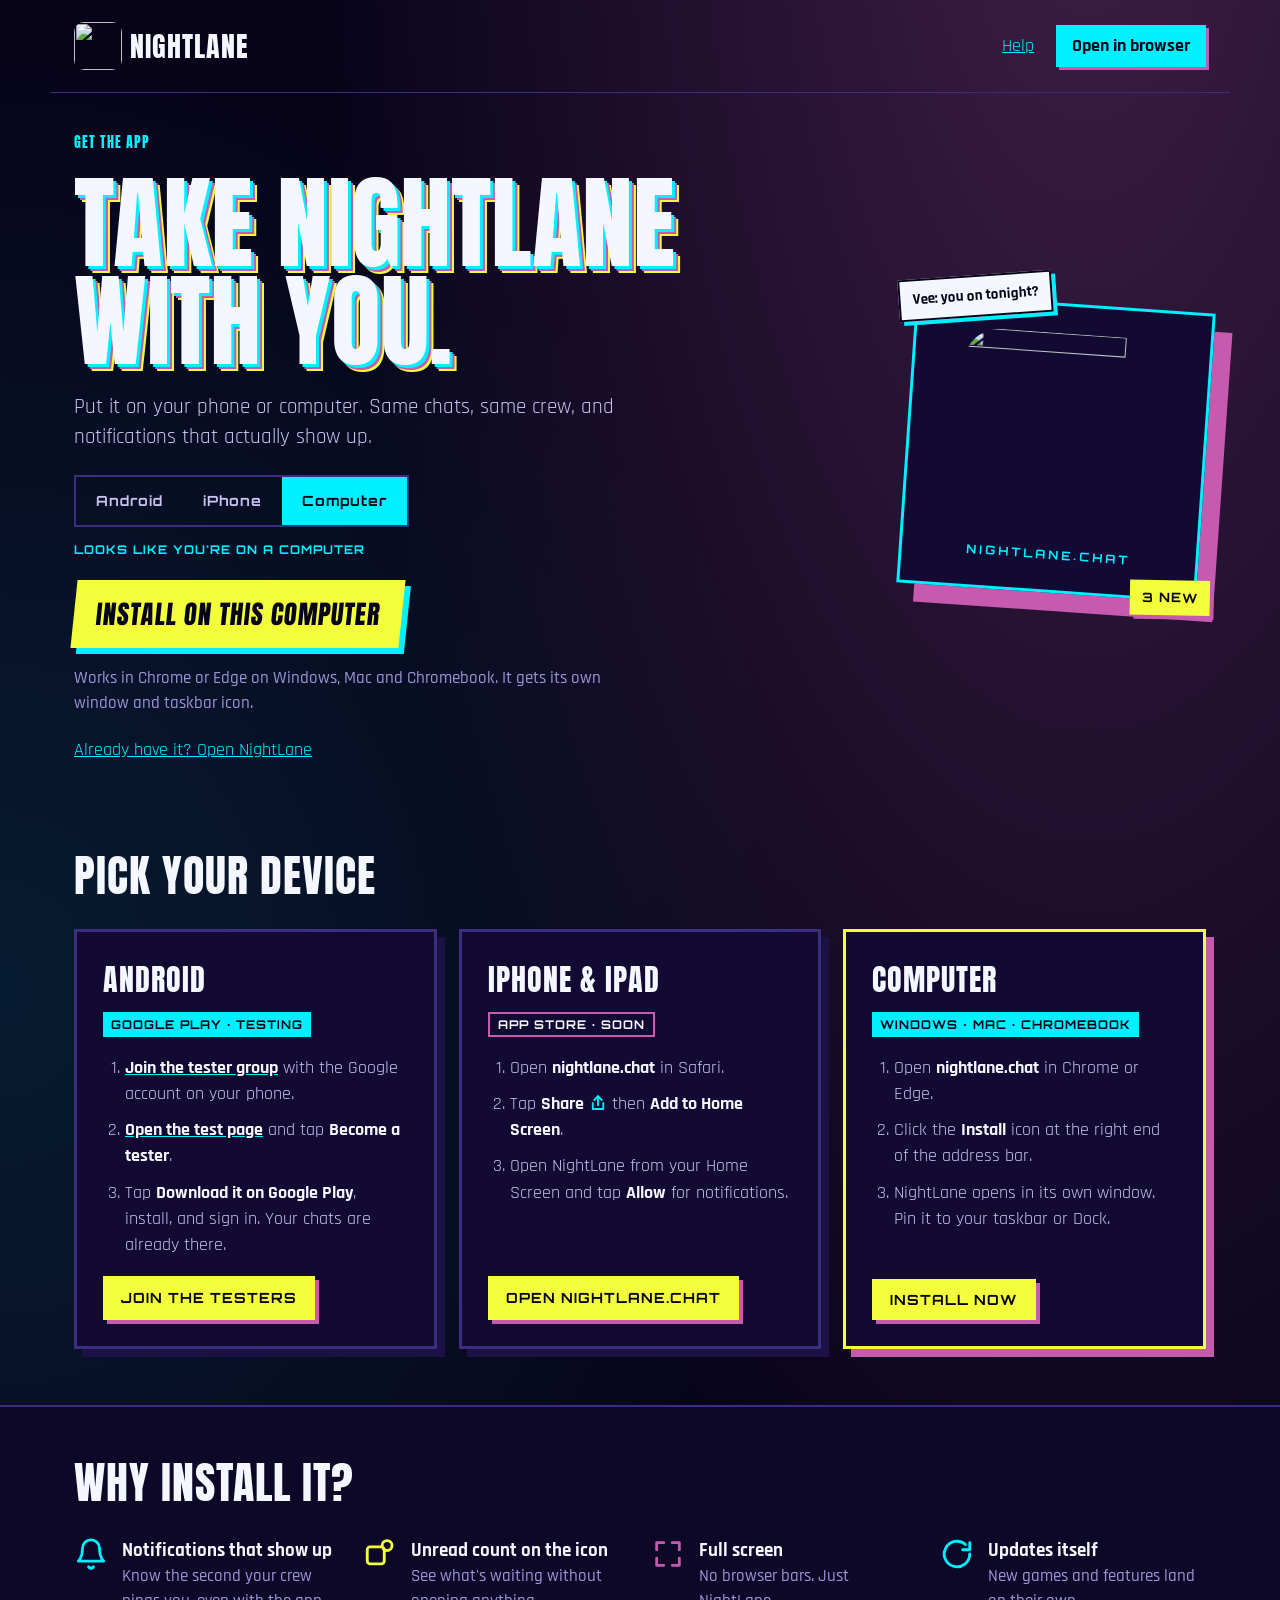
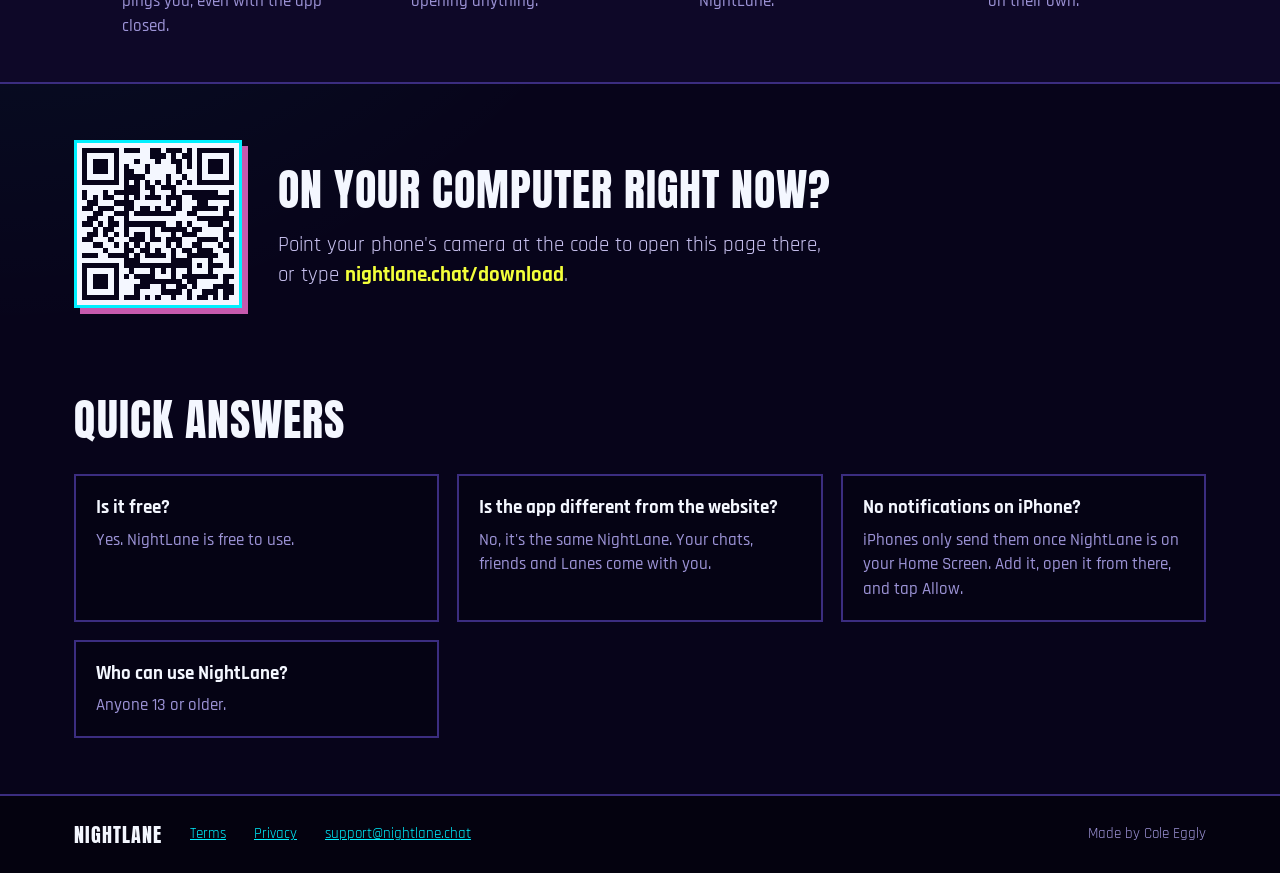
==== download.html @ 2539d2f4 "Add files via upload" ====
<!doctype html>
<html lang="en">
<head>
  <meta charset="utf-8">
  <meta name="viewport" content="width=device-width, initial-scale=1">
  <title>Get NightLane</title>
  <meta name="description" content="Get NightLane on your phone or computer.">
  <meta name="theme-color" content="#07041A">
  <meta name="color-scheme" content="dark">
  <link rel="manifest" href="manifest.json">
  <link rel="icon" href="favicon.ico">
  <link rel="apple-touch-icon" href="apple-touch-icon.png">
  <link rel="preconnect" href="https://fonts.googleapis.com">
  <link rel="preconnect" href="https://fonts.gstatic.com" crossorigin>
  <link href="https://fonts.googleapis.com/css2?family=Anton&family=Orbitron:wght@400;700&family=Rajdhani:wght@300;400;500;600;700&display=swap" rel="stylesheet">
  <style>
   :root {
  --night: #07041A;
  --cyan: #00F0FF;
  --magenta: #C65AAE;
  --volt: #F3FF3A;
  --text-color: #F4F7FF;
  --muted-text-color: #C9C2F0;
  --dim-text-color: #9C93D6;
  --line-color: #3B2D80;
  --panel: #120A33;
}
* { box-sizing: border-box; }
body {
  margin: 0;
  background-color: var(--night);
  background-image: radial-gradient(ellipse at 85% -10%, rgba(198,90,174,.30), transparent 50%),
                    radial-gradient(ellipse at 0% 40%, rgba(0,240,255,.10), transparent 45%);
  background-repeat: no-repeat;
  color: var(--text-color);
  font-family: 'Rajdhani', sans-serif;
  font-size: 18px;
  line-height: 1.45;
  overflow-x: hidden;
}
a { color: var(--cyan); }
a:hover { color: var(--volt); }
.site-header {
  max-width: 1180px;
  margin: 0 auto;
  padding: 22px 24px;
  display: flex;
  justify-content: space-between;
  align-items: center;
  border-bottom: 1px solid var(--line-color);
  flex-wrap: wrap;
  gap: 16px;
}
  .logo {
    display: flex;
    align-items: center;
    gap: 8px;
    text-decoration: none;
    color: var(--text-color);
  }
  .logo img { border-radius: 10px; }
  .logo span {
    font-family: 'Anton', sans-serif;
    font-size: 28px;
    letter-spacing: 1px;
  }
  .nav-btn {
    background-color: var(--cyan);
    color: var(--night);
    padding: 8px 16px;
    text-decoration: none;
    font-weight: bold;
    box-shadow: 3px 3px 0 var(--magenta);
  }
  nav{
    display:flex;
    align-items:center;
    gap: 22px;
  }
  nav a { color: var(--cyan); }
  nav a.nav-btn { color: var(--night); }

  /* ===== hero ===== */
  .hero-row {
    max-width: 1180px;
    margin: 0 auto;
    padding: 40px 24px 56px;
    display: flex;
    flex-wrap: wrap;
    align-items: center;
    gap: 48px;
  }
  .hero {
    flex: 999 1 520px;
    min-width: 0;
    display: flex;
    flex-direction: column;
    gap: 22px;
    align-items: flex-start;
  }

  .tag {
    font-family: 'Anton', sans-serif;
    font-size: 14px;
    letter-spacing: 1px;
    color: var(--cyan);
  }

  .hero h1 {
    margin: 0;
    font-family: 'Anton', sans-serif;
    font-weight: 400;
    text-transform: uppercase;
    font-size: clamp(56px, 8vw, 104px);
    line-height: .95;
    text-shadow: 3px 3px 0 var(--cyan),
                 5px 5px 0 var(--magenta),
                 7px 7px 0 var(--volt);
  }

  .lead {
    margin: 0;
    font-size: 21px;
    color: var(--muted-text-color);
    max-width: 560px;
   }
  .note {
    margin: 0;
    font-size: 17px;
    font-weight: 500;
    color: var(--dim-text-color);
    max-width: 560px;
  }
  .big-btn {
    display: inline-block; text-decoration:none; border: 0; cursor: pointer;
    background-color: var(--volt); color: var(--night);
    font-family: 'Anton', sans-serif; font-size: 26px; letter-spacing: 1px;
    padding: 14px 22px;
    box-shadow: 6px 6px 0 var(--cyan);
    transform: skew(-6deg);
    transition: transform .15s ease, box-shadow .15s ease;
   }
  .big-btn:hover { color: var(--night); transform: skew(-6deg) translate(-2px,-2px); box-shadow: 8px 8px 0 var(--cyan); }
  .big-btn.cyan {
    background-color: var(--cyan);
    box-shadow: 6px 6px 0 var(--magenta);
   }
  .big-btn.cyan:hover { box-shadow: 8px 8px 0 var(--magenta); }
   .devices {
    display: flex;
    flex-wrap: wrap;
    border: 2px solid var(--line-color);
   }
   .device {
    background: transparent; border: 0; cursor: pointer;
    color: var(--muted-text-color);
    font-family: 'Orbitron', sans-serif; font-weight: 700; font-size: 14px;
    letter-spacing: 1px;
    min-height: 48px; padding: 0 20px;
   }
   .device:hover { color: var(--volt); }
   .device.on {
    color: var(--night);
    background-color: var(--cyan);
   }
   .guess {
    margin: -8px 0 0;
    font-family: 'Orbitron', sans-serif; font-weight: 700; font-size: 12px; letter-spacing: 1px;
    color: var(--cyan);
   }
   .pick { display: flex; flex-direction: column; gap: 18px; align-items: flex-start; }
   .pick[hidden], [hidden] { display: none !important; }
   .done-msg {
    margin: 0; padding: 10px 14px; border: 2px solid var(--cyan); background: rgba(0,240,255,.08);
    font-weight: 700;
   }

  /* the tilted app stamp */
  .stamp-wrap { flex: 1 1 300px; min-width: 0; display: flex; justify-content: center; padding: 40px 0; }
  .stamp { position: relative; width: min(300px, 62vw); transform: rotate(4deg); }
  .stamp::before { content: ""; position: absolute; inset: 18px -18px -18px 18px; background: var(--magenta); }
  .stamp-card {
    position: relative; width: 100%; padding: 9%; background: var(--panel); border: 3px solid var(--cyan);
    display: flex; flex-direction: column; align-items: center; gap: 16px;
  }
  .stamp-card img { width: 82%; height: auto; aspect-ratio: 1; border-radius: 18%; }
  .stamp-card b { font-family: 'Orbitron', sans-serif; font-size: 12px; letter-spacing: 3px; color: var(--cyan); }
  .bubble {
    position: absolute; top: -22px; left: -18px; transform: rotate(-8deg);
    background: var(--text-color); color: var(--night); padding: 8px 12px; font-weight: 700; font-size: 15px;
    white-space: nowrap; border: 2px solid var(--night); box-shadow: 4px 4px 0 var(--cyan);
  }
  .new-chip {
    position: absolute; bottom: -14px; right: -14px; transform: rotate(-3deg);
    background: var(--volt); color: var(--night); padding: 8px 12px;
    font-family: 'Orbitron', sans-serif; font-weight: 700; font-size: 13px; letter-spacing: 1px;
    white-space: nowrap; box-shadow: 4px 4px 0 var(--magenta);
  }

  /* ===== sections ===== */
  .section { max-width: 1180px; margin: 0 auto; padding: 24px 24px 56px; }
  .section h2 {
    margin: 0 0 22px; font-family: 'Anton', sans-serif; font-weight: 400;
    font-size: clamp(32px, 5vw, 44px); letter-spacing: 1px; text-transform: uppercase;
  }
  .cards { display: grid; grid-template-columns: repeat(auto-fit, minmax(290px, 1fr)); gap: 22px; }
  .card {
    display: flex; flex-direction: column; gap: 18px; padding: 26px; background: var(--panel);
    border: 3px solid var(--line-color); box-shadow: 8px 8px 0 #1B1145; scroll-margin-top: 20px;
  }
  .card.on { border-color: var(--volt); box-shadow: 8px 8px 0 var(--magenta); }
  .card-head { display: flex; align-items: center; justify-content: space-between; gap: 10px; flex-wrap: wrap; }
  .card h3 { margin: 0; font-family: 'Anton', sans-serif; font-weight: 400; font-size: 30px; letter-spacing: 1px; }
  .chip {
    font-family: 'Orbitron', sans-serif; font-size: 12px; font-weight: 700; letter-spacing: 1px;
    color: var(--night); background: var(--cyan); padding: 4px 8px;
  }
  .chip.soon { color: var(--text-color); background: transparent; border: 2px solid var(--magenta); padding: 2px 8px; }
  .card ol { margin: 0; padding-left: 22px; display: flex; flex-direction: column; gap: 10px; color: var(--muted-text-color); }
  .card ol b { color: var(--text-color); }
  .card .small-btn {
    margin-top: auto; align-self: flex-start; text-decoration: none; border: 0; cursor: pointer;
    font-family: 'Orbitron', sans-serif; font-weight: 700; font-size: 14px; letter-spacing: 1px;
    color: var(--night); background: var(--volt); padding: 12px 18px; box-shadow: 4px 4px 0 var(--magenta);
  }
  .share-ico { width: 18px; height: 18px; vertical-align: -3px; }

  .why { background: #0E0828; border-top: 2px solid var(--line-color); border-bottom: 2px solid var(--line-color); }
  .why .section { padding-top: 44px; padding-bottom: 44px; }
  .why-grid { display: grid; grid-template-columns: repeat(auto-fit, minmax(220px, 1fr)); gap: 22px; }
  .why-item { display: flex; gap: 14px; align-items: flex-start; }
  .why-item svg { flex: none; width: 34px; height: 34px; }
  .why-item b { font-size: 19px; }
  .why-item div div { color: var(--dim-text-color); font-size: 17px; font-weight: 500; }

  .scan { display: flex; flex-wrap: wrap; gap: 36px; align-items: center; padding-top: 56px; }
  .qr { flex: none; width: 168px; height: 168px; border: 3px solid var(--cyan); box-shadow: 6px 6px 0 var(--magenta); }
  .scan-text { flex: 999 1 320px; min-width: 0; display: flex; flex-direction: column; gap: 8px; }
  .scan-text h2 { margin: 0; }

  .faq { display: grid; grid-template-columns: repeat(auto-fit, minmax(290px, 1fr)); gap: 18px; }
  .faq div { border: 2px solid var(--line-color); padding: 18px 20px; background: rgba(0,0,0,.25); }
  .faq b { font-size: 19px; }
  .faq p { margin: 6px 0 0; color: var(--dim-text-color); font-size: 17px; font-weight: 500; }

  footer { border-top: 2px solid var(--line-color); background: #04020F; }
  .foot {
    max-width: 1180px; margin: 0 auto; padding: 24px; display: flex; gap: 14px 28px; flex-wrap: wrap;
    align-items: center; font-size: 15px; color: var(--dim-text-color);
  }
  .foot .brand { font-family: 'Anton', sans-serif; font-size: 20px; color: var(--text-color); letter-spacing: 1px; }
  .foot .by { margin-left: auto; }

  .linkish { background: none; border: 0; padding: 0; color: var(--cyan); font: inherit; font-weight: 700; text-decoration: underline; cursor: pointer; }
  @media (prefers-reduced-motion: reduce) { .big-btn { transition: none; } }
  </style>
</head>
<body>
  <header class="site-header">
    <a href="https://nightlane.chat" class="logo">
      <img src="icon-192.png" alt="" width="48" height="48">
      <span>NIGHTLANE</span>
    </a>
    <nav aria-label="Main">
      <a href="#help">Help</a>
      <a href="https://nightlane.chat" class="nav-btn">Open in browser</a>
    </nav>
  </header>

  <main>
    <div class="hero-row">
      <section class="hero">
        <span class="tag">GET THE APP</span>
        <h1>Take NightLane with you.</h1>
        <p class="lead">Put it on your phone or computer. Same chats, same crew, and notifications that actually show up.</p>

        <div class="devices" role="group" aria-label="Your device">
          <button type="button" class="device on" data-device="android" aria-pressed="true">Android</button>
          <button type="button" class="device" data-device="iphone" aria-pressed="false">iPhone</button>
          <button type="button" class="device" data-device="computer" aria-pressed="false">Computer</button>
        </div>
        <p class="guess" id="guess" hidden></p>

        <div class="pick" data-device="android">
          <a class="big-btn" href="https://groups.google.com/g/nightlane-testers">1 · JOIN THE TESTERS</a>
          <a class="big-btn cyan" href="https://play.google.com/apps/testing/chat.nightlane.app">2 · GET IT ON GOOGLE PLAY</a>
          <p class="note">We're in testing on Google Play: join the tester group with the Google account on your phone, then tap <b>Become a tester</b> and install.</p>
          <p class="note install-alt" hidden>No Play Store? <button type="button" class="linkish install-btn">Install it straight from Chrome</button>.</p>
        </div>

        <div class="pick" data-device="iphone" hidden>
          <a class="big-btn" href="#iphone">ADD TO HOME SCREEN</a>
          <p class="note">Takes 10 seconds in Safari. The App Store version is on the way.</p>
        </div>

        <div class="pick" data-device="computer" hidden>
          <button type="button" class="big-btn install-btn">INSTALL ON THIS COMPUTER</button>
          <p class="note">Works in Chrome or Edge on Windows, Mac and Chromebook. It gets its own window and taskbar icon.</p>
        </div>

        <p class="done-msg" id="doneMsg" hidden>Installed! Open NightLane from your home screen or apps.</p>
        <a href="https://nightlane.chat">Already have it? Open NightLane</a>
      </section>

      <div class="stamp-wrap" aria-hidden="true">
        <div class="stamp">
          <div class="stamp-card">
            <img src="icon-512.png" alt="">
            <b>NIGHTLANE.CHAT</b>
          </div>
          <div class="bubble">Vee: you on tonight?</div>
          <div class="new-chip">3 NEW</div>
        </div>
      </div>
    </div>

    <section class="section" aria-labelledby="ways">
      <h2 id="ways">Pick your device</h2>
      <div class="cards">
        <article class="card on" data-device="android">
          <div class="card-head"><h3>ANDROID</h3><span class="chip">GOOGLE PLAY · TESTING</span></div>
          <ol>
            <li><a href="https://groups.google.com/g/nightlane-testers"><b>Join the tester group</b></a> with the Google account on your phone.</li>
            <li><a href="https://play.google.com/apps/testing/chat.nightlane.app"><b>Open the test page</b></a> and tap <b>Become a tester</b>.</li>
            <li>Tap <b>Download it on Google Play</b>, install, and sign in. Your chats are already there.</li>
          </ol>
          <a class="small-btn" href="https://groups.google.com/g/nightlane-testers">JOIN THE TESTERS</a>
        </article>

        <article class="card" id="iphone" data-device="iphone">
          <div class="card-head"><h3>IPHONE &amp; IPAD</h3><span class="chip soon">APP STORE · SOON</span></div>
          <ol>
            <li>Open <b>nightlane.chat</b> in Safari.</li>
            <li>Tap <b>Share</b>
              <svg class="share-ico" viewBox="0 0 24 24" role="img" aria-label="the Share icon" fill="none" stroke="#00F0FF" stroke-width="2.4" stroke-linecap="round" stroke-linejoin="round"><path d="M12 15V3"/><path d="M7 8l5-5 5 5"/><path d="M5 12v8h14v-8"/></svg>
              then <b>Add to Home Screen</b>.</li>
            <li>Open NightLane from your Home Screen and tap <b>Allow</b> for notifications.</li>
          </ol>
          <a class="small-btn" href="https://nightlane.chat">OPEN NIGHTLANE.CHAT</a>
        </article>

        <article class="card" data-device="computer">
          <div class="card-head"><h3>COMPUTER</h3><span class="chip">WINDOWS · MAC · CHROMEBOOK</span></div>
          <ol>
            <li>Open <b>nightlane.chat</b> in Chrome or Edge.</li>
            <li>Click the <b>Install</b> icon at the right end of the address bar.</li>
            <li>NightLane opens in its own window. Pin it to your taskbar or Dock.</li>
          </ol>
          <button type="button" class="small-btn install-btn">INSTALL NOW</button>
        </article>
      </div>
    </section>

    <div class="why">
      <section class="section" aria-labelledby="why">
        <h2 id="why">Why install it?</h2>
        <div class="why-grid">
          <div class="why-item">
            <svg aria-hidden="true" viewBox="0 0 24 24" fill="none" stroke="#00F0FF" stroke-width="2" stroke-linecap="round" stroke-linejoin="round"><path d="M6 8a6 6 0 0 1 12 0c0 7 3 9 3 9H3s3-2 3-9"/><path d="M10.3 21a1.9 1.9 0 0 0 3.4 0"/></svg>
            <div><b>Notifications that show up</b><div>Know the second your crew pings you, even with the app closed.</div></div>
          </div>
          <div class="why-item">
            <svg aria-hidden="true" viewBox="0 0 24 24" fill="none" stroke="#F3FF3A" stroke-width="2" stroke-linecap="round" stroke-linejoin="round"><rect x="3" y="7" width="12" height="12" rx="2"/><circle cx="17" cy="6" r="3.5"/></svg>
            <div><b>Unread count on the icon</b><div>See what's waiting without opening anything.</div></div>
          </div>
          <div class="why-item">
            <svg aria-hidden="true" viewBox="0 0 24 24" fill="none" stroke="#C65AAE" stroke-width="2" stroke-linecap="round" stroke-linejoin="round"><path d="M4 9V4h5"/><path d="M20 9V4h-5"/><path d="M4 15v5h5"/><path d="M20 15v5h-5"/></svg>
            <div><b>Full screen</b><div>No browser bars. Just NightLane.</div></div>
          </div>
          <div class="why-item">
            <svg aria-hidden="true" viewBox="0 0 24 24" fill="none" stroke="#00F0FF" stroke-width="2" stroke-linecap="round" stroke-linejoin="round"><path d="M21 12a9 9 0 1 1-3-6.7"/><path d="M21 4v5h-5"/></svg>
            <div><b>Updates itself</b><div>New games and features land on their own.</div></div>
          </div>
        </div>
      </section>
    </div>

    <section class="section scan" id="scanSection" aria-labelledby="scan">
      <svg class="qr" viewBox="0 0 31 31" role="img" aria-label="QR code for nightlane.chat/download" shape-rendering="crispEdges"><rect width="31" height="31" fill="#F4F7FF"/><path fill="#07041A" d="M1,1h1v1h-1zM2,1h1v1h-1zM3,1h1v1h-1zM4,1h1v1h-1zM5,1h1v1h-1zM6,1h1v1h-1zM7,1h1v1h-1zM9,1h1v1h-1zM10,1h1v1h-1zM11,1h1v1h-1zM14,1h1v1h-1zM15,1h1v1h-1zM17,1h1v1h-1zM18,1h1v1h-1zM19,1h1v1h-1zM21,1h1v1h-1zM23,1h1v1h-1zM24,1h1v1h-1zM25,1h1v1h-1zM26,1h1v1h-1zM27,1h1v1h-1zM28,1h1v1h-1zM29,1h1v1h-1zM1,2h1v1h-1zM7,2h1v1h-1zM14,2h1v1h-1zM15,2h1v1h-1zM16,2h1v1h-1zM18,2h1v1h-1zM20,2h1v1h-1zM21,2h1v1h-1zM23,2h1v1h-1zM29,2h1v1h-1zM1,3h1v1h-1zM3,3h1v1h-1zM4,3h1v1h-1zM5,3h1v1h-1zM7,3h1v1h-1zM11,3h1v1h-1zM15,3h1v1h-1zM18,3h1v1h-1zM19,3h1v1h-1zM21,3h1v1h-1zM23,3h1v1h-1zM25,3h1v1h-1zM26,3h1v1h-1zM27,3h1v1h-1zM29,3h1v1h-1zM1,4h1v1h-1zM3,4h1v1h-1zM4,4h1v1h-1zM5,4h1v1h-1zM7,4h1v1h-1zM9,4h1v1h-1zM13,4h1v1h-1zM19,4h1v1h-1zM21,4h1v1h-1zM23,4h1v1h-1zM25,4h1v1h-1zM26,4h1v1h-1zM27,4h1v1h-1zM29,4h1v1h-1zM1,5h1v1h-1zM3,5h1v1h-1zM4,5h1v1h-1zM5,5h1v1h-1zM7,5h1v1h-1zM9,5h1v1h-1zM10,5h1v1h-1zM13,5h1v1h-1zM19,5h1v1h-1zM23,5h1v1h-1zM25,5h1v1h-1zM26,5h1v1h-1zM27,5h1v1h-1zM29,5h1v1h-1zM1,6h1v1h-1zM7,6h1v1h-1zM9,6h1v1h-1zM10,6h1v1h-1zM11,6h1v1h-1zM12,6h1v1h-1zM17,6h1v1h-1zM20,6h1v1h-1zM23,6h1v1h-1zM29,6h1v1h-1zM1,7h1v1h-1zM2,7h1v1h-1zM3,7h1v1h-1zM4,7h1v1h-1zM5,7h1v1h-1zM6,7h1v1h-1zM7,7h1v1h-1zM9,7h1v1h-1zM11,7h1v1h-1zM13,7h1v1h-1zM15,7h1v1h-1zM17,7h1v1h-1zM19,7h1v1h-1zM21,7h1v1h-1zM23,7h1v1h-1zM24,7h1v1h-1zM25,7h1v1h-1zM26,7h1v1h-1zM27,7h1v1h-1zM28,7h1v1h-1zM29,7h1v1h-1zM9,8h1v1h-1zM10,8h1v1h-1zM11,8h1v1h-1zM13,8h1v1h-1zM14,8h1v1h-1zM16,8h1v1h-1zM17,8h1v1h-1zM18,8h1v1h-1zM1,9h1v1h-1zM5,9h1v1h-1zM7,9h1v1h-1zM8,9h1v1h-1zM9,9h1v1h-1zM10,9h1v1h-1zM11,9h1v1h-1zM14,9h1v1h-1zM18,9h1v1h-1zM20,9h1v1h-1zM21,9h1v1h-1zM22,9h1v1h-1zM23,9h1v1h-1zM24,9h1v1h-1zM25,9h1v1h-1zM26,9h1v1h-1zM29,9h1v1h-1zM1,10h1v1h-1zM3,10h1v1h-1zM5,10h1v1h-1zM6,10h1v1h-1zM9,10h1v1h-1zM11,10h1v1h-1zM13,10h1v1h-1zM14,10h1v1h-1zM15,10h1v1h-1zM17,10h1v1h-1zM18,10h1v1h-1zM19,10h1v1h-1zM22,10h1v1h-1zM23,10h1v1h-1zM24,10h1v1h-1zM25,10h1v1h-1zM26,10h1v1h-1zM27,10h1v1h-1zM28,10h1v1h-1zM29,10h1v1h-1zM2,11h1v1h-1zM3,11h1v1h-1zM7,11h1v1h-1zM8,11h1v1h-1zM9,11h1v1h-1zM10,11h1v1h-1zM17,11h1v1h-1zM19,11h1v1h-1zM23,11h1v1h-1zM24,11h1v1h-1zM29,11h1v1h-1zM1,12h1v1h-1zM2,12h1v1h-1zM4,12h1v1h-1zM5,12h1v1h-1zM6,12h1v1h-1zM9,12h1v1h-1zM10,12h1v1h-1zM12,12h1v1h-1zM13,12h1v1h-1zM15,12h1v1h-1zM18,12h1v1h-1zM19,12h1v1h-1zM22,12h1v1h-1zM23,12h1v1h-1zM24,12h1v1h-1zM25,12h1v1h-1zM26,12h1v1h-1zM28,12h1v1h-1zM29,12h1v1h-1zM3,13h1v1h-1zM4,13h1v1h-1zM7,13h1v1h-1zM8,13h1v1h-1zM9,13h1v1h-1zM11,13h1v1h-1zM12,13h1v1h-1zM13,13h1v1h-1zM14,13h1v1h-1zM15,13h1v1h-1zM16,13h1v1h-1zM17,13h1v1h-1zM18,13h1v1h-1zM21,13h1v1h-1zM22,13h1v1h-1zM28,13h1v1h-1zM2,14h1v1h-1zM3,14h1v1h-1zM6,14h1v1h-1zM9,14h1v1h-1zM23,14h1v1h-1zM24,14h1v1h-1zM25,14h1v1h-1zM26,14h1v1h-1zM27,14h1v1h-1zM28,14h1v1h-1zM29,14h1v1h-1zM1,15h1v1h-1zM2,15h1v1h-1zM4,15h1v1h-1zM6,15h1v1h-1zM7,15h1v1h-1zM9,15h1v1h-1zM10,15h1v1h-1zM11,15h1v1h-1zM12,15h1v1h-1zM13,15h1v1h-1zM14,15h1v1h-1zM15,15h1v1h-1zM16,15h1v1h-1zM19,15h1v1h-1zM21,15h1v1h-1zM25,15h1v1h-1zM26,15h1v1h-1zM27,15h1v1h-1zM29,15h1v1h-1zM3,16h1v1h-1zM5,16h1v1h-1zM6,16h1v1h-1zM9,16h1v1h-1zM14,16h1v1h-1zM16,16h1v1h-1zM17,16h1v1h-1zM18,16h1v1h-1zM19,16h1v1h-1zM20,16h1v1h-1zM22,16h1v1h-1zM23,16h1v1h-1zM28,16h1v1h-1zM29,16h1v1h-1zM2,17h1v1h-1zM3,17h1v1h-1zM5,17h1v1h-1zM7,17h1v1h-1zM9,17h1v1h-1zM11,17h1v1h-1zM12,17h1v1h-1zM14,17h1v1h-1zM18,17h1v1h-1zM20,17h1v1h-1zM21,17h1v1h-1zM22,17h1v1h-1zM28,17h1v1h-1zM1,18h1v1h-1zM2,18h1v1h-1zM6,18h1v1h-1zM10,18h1v1h-1zM11,18h1v1h-1zM12,18h1v1h-1zM14,18h1v1h-1zM15,18h1v1h-1zM17,18h1v1h-1zM18,18h1v1h-1zM19,18h1v1h-1zM23,18h1v1h-1zM24,18h1v1h-1zM25,18h1v1h-1zM26,18h1v1h-1zM28,18h1v1h-1zM29,18h1v1h-1zM3,19h1v1h-1zM4,19h1v1h-1zM7,19h1v1h-1zM9,19h1v1h-1zM11,19h1v1h-1zM13,19h1v1h-1zM17,19h1v1h-1zM19,19h1v1h-1zM22,19h1v1h-1zM23,19h1v1h-1zM27,19h1v1h-1zM29,19h1v1h-1zM5,20h1v1h-1zM9,20h1v1h-1zM10,20h1v1h-1zM12,20h1v1h-1zM13,20h1v1h-1zM15,20h1v1h-1zM18,20h1v1h-1zM20,20h1v1h-1zM21,20h1v1h-1zM23,20h1v1h-1zM24,20h1v1h-1zM25,20h1v1h-1zM28,20h1v1h-1zM29,20h1v1h-1zM1,21h1v1h-1zM2,21h1v1h-1zM3,21h1v1h-1zM6,21h1v1h-1zM7,21h1v1h-1zM8,21h1v1h-1zM9,21h1v1h-1zM11,21h1v1h-1zM13,21h1v1h-1zM14,21h1v1h-1zM15,21h1v1h-1zM16,21h1v1h-1zM18,21h1v1h-1zM21,21h1v1h-1zM22,21h1v1h-1zM23,21h1v1h-1zM24,21h1v1h-1zM25,21h1v1h-1zM26,21h1v1h-1zM29,21h1v1h-1zM9,22h1v1h-1zM10,22h1v1h-1zM11,22h1v1h-1zM18,22h1v1h-1zM19,22h1v1h-1zM20,22h1v1h-1zM21,22h1v1h-1zM25,22h1v1h-1zM29,22h1v1h-1zM1,23h1v1h-1zM2,23h1v1h-1zM3,23h1v1h-1zM4,23h1v1h-1zM5,23h1v1h-1zM6,23h1v1h-1zM7,23h1v1h-1zM9,23h1v1h-1zM10,23h1v1h-1zM11,23h1v1h-1zM12,23h1v1h-1zM13,23h1v1h-1zM14,23h1v1h-1zM15,23h1v1h-1zM16,23h1v1h-1zM17,23h1v1h-1zM18,23h1v1h-1zM19,23h1v1h-1zM20,23h1v1h-1zM21,23h1v1h-1zM23,23h1v1h-1zM25,23h1v1h-1zM26,23h1v1h-1zM27,23h1v1h-1zM29,23h1v1h-1zM1,24h1v1h-1zM7,24h1v1h-1zM10,24h1v1h-1zM14,24h1v1h-1zM16,24h1v1h-1zM18,24h1v1h-1zM21,24h1v1h-1zM25,24h1v1h-1zM1,25h1v1h-1zM3,25h1v1h-1zM4,25h1v1h-1zM5,25h1v1h-1zM7,25h1v1h-1zM9,25h1v1h-1zM11,25h1v1h-1zM12,25h1v1h-1zM13,25h1v1h-1zM14,25h1v1h-1zM18,25h1v1h-1zM20,25h1v1h-1zM21,25h1v1h-1zM22,25h1v1h-1zM23,25h1v1h-1zM24,25h1v1h-1zM25,25h1v1h-1zM26,25h1v1h-1zM28,25h1v1h-1zM29,25h1v1h-1zM1,26h1v1h-1zM3,26h1v1h-1zM4,26h1v1h-1zM5,26h1v1h-1zM7,26h1v1h-1zM12,26h1v1h-1zM13,26h1v1h-1zM14,26h1v1h-1zM15,26h1v1h-1zM16,26h1v1h-1zM17,26h1v1h-1zM18,26h1v1h-1zM19,26h1v1h-1zM21,26h1v1h-1zM22,26h1v1h-1zM28,26h1v1h-1zM1,27h1v1h-1zM3,27h1v1h-1zM4,27h1v1h-1zM5,27h1v1h-1zM7,27h1v1h-1zM11,27h1v1h-1zM12,27h1v1h-1zM13,27h1v1h-1zM16,27h1v1h-1zM19,27h1v1h-1zM20,27h1v1h-1zM22,27h1v1h-1zM26,27h1v1h-1zM27,27h1v1h-1zM28,27h1v1h-1zM29,27h1v1h-1zM1,28h1v1h-1zM7,28h1v1h-1zM11,28h1v1h-1zM16,28h1v1h-1zM17,28h1v1h-1zM18,28h1v1h-1zM19,28h1v1h-1zM21,28h1v1h-1zM24,28h1v1h-1zM25,28h1v1h-1zM26,28h1v1h-1zM28,28h1v1h-1zM29,28h1v1h-1zM1,29h1v1h-1zM2,29h1v1h-1zM3,29h1v1h-1zM4,29h1v1h-1zM5,29h1v1h-1zM6,29h1v1h-1zM7,29h1v1h-1zM9,29h1v1h-1zM10,29h1v1h-1zM11,29h1v1h-1zM13,29h1v1h-1zM15,29h1v1h-1zM18,29h1v1h-1zM21,29h1v1h-1zM23,29h1v1h-1zM24,29h1v1h-1zM26,29h1v1h-1zM28,29h1v1h-1z"/></svg>
      <div class="scan-text">
        <h2 id="scan">On your computer right now?</h2>
        <p class="lead">Point your phone's camera at the code to open this page there, or type <b style="color: var(--volt);">nightlane.chat/download</b>.</p>
      </div>
    </section>

    <section class="section" id="help" aria-labelledby="helpTitle">
      <h2 id="helpTitle">Quick answers</h2>
      <div class="faq">
        <div><b>Is it free?</b><p>Yes. NightLane is free to use.</p></div>
        <div><b>Is the app different from the website?</b><p>No, it's the same NightLane. Your chats, friends and Lanes come with you.</p></div>
        <div><b>No notifications on iPhone?</b><p>iPhones only send them once NightLane is on your Home Screen. Add it, open it from there, and tap Allow.</p></div>
        <div><b>Who can use NightLane?</b><p>Anyone 13 or older.</p></div>
      </div>
    </section>
  </main>

  <footer>
    <div class="foot">
      <span class="brand">NIGHTLANE</span>
      <a href="terms.html">Terms</a>
      <a href="privacy.html">Privacy</a>
      <a href="mailto:support@nightlane.chat">support@nightlane.chat</a>
      <span class="by">Made by Cole Eggly</span>
    </div>
  </footer>

<script>
  /* ---- switch between Android / iPhone / Computer ---- */
  function showDevice(name) {
    // 1. light up the right device button
    document.querySelectorAll(".device").forEach(btn => {
      btn.classList.toggle("on", btn.dataset.device === name);
      btn.setAttribute("aria-pressed", String(btn.dataset.device === name));
    });
    // 2. show only that device's buttons
    document.querySelectorAll(".pick").forEach(group => {
      group.hidden = group.dataset.device !== name;
    });
    // 3. highlight that device's card further down
    document.querySelectorAll(".card").forEach(card => {
      card.classList.toggle("on", card.dataset.device === name);
    });
  }
  document.querySelectorAll(".device").forEach(btn => {
    btn.addEventListener("click", () => showDevice(btn.dataset.device));
  });

  /* ---- guess the device when the page opens ---- */
  const ua = navigator.userAgent;
  const isIOS = /iPad|iPhone|iPod/.test(ua) || (navigator.platform === "MacIntel" && navigator.maxTouchPoints > 1);
  const isAndroid = /Android/i.test(ua);
  const guess = isIOS ? "iphone" : isAndroid ? "android" : "computer";
  showDevice(guess);
  const guessText = { android: "LOOKS LIKE YOU'RE ON ANDROID", iphone: "LOOKS LIKE YOU'RE ON AN IPHONE OR IPAD", computer: "LOOKS LIKE YOU'RE ON A COMPUTER" };
  const guessEl = document.getElementById("guess");
  guessEl.textContent = guessText[guess];
  guessEl.hidden = false;
  // the "scan with your phone" part only makes sense on a computer
  if (guess !== "computer") document.getElementById("scanSection").hidden = true;

  /* ---- the real Install button (Chrome / Edge / Android) ----
     The browser fires "beforeinstallprompt" when NightLane can be installed. We save it,
     and the Install buttons open the browser's own install window. */
  let installEvent = null;
  window.addEventListener("beforeinstallprompt", e => {
    e.preventDefault();
    installEvent = e;
    document.querySelectorAll(".install-alt").forEach(el => el.hidden = false);
  });
  document.querySelectorAll(".install-btn").forEach(btn => {
    btn.addEventListener("click", async () => {
      if (installEvent) {
        installEvent.prompt();
        await installEvent.userChoice;
        installEvent = null;
      } else {
        // no install window from this browser (already installed, Safari, Firefox...): open the app instead
        window.location.href = "https://nightlane.chat";
      }
    });
  });
  window.addEventListener("appinstalled", () => {
    document.getElementById("doneMsg").hidden = false;
    document.querySelectorAll(".install-alt").forEach(el => el.hidden = true);
  });

  /* same service worker as the app, so this page counts as installable */
  if ("serviceWorker" in navigator) navigator.serviceWorker.register("sw.js").catch(() => {});
</script>
</body>
</html>
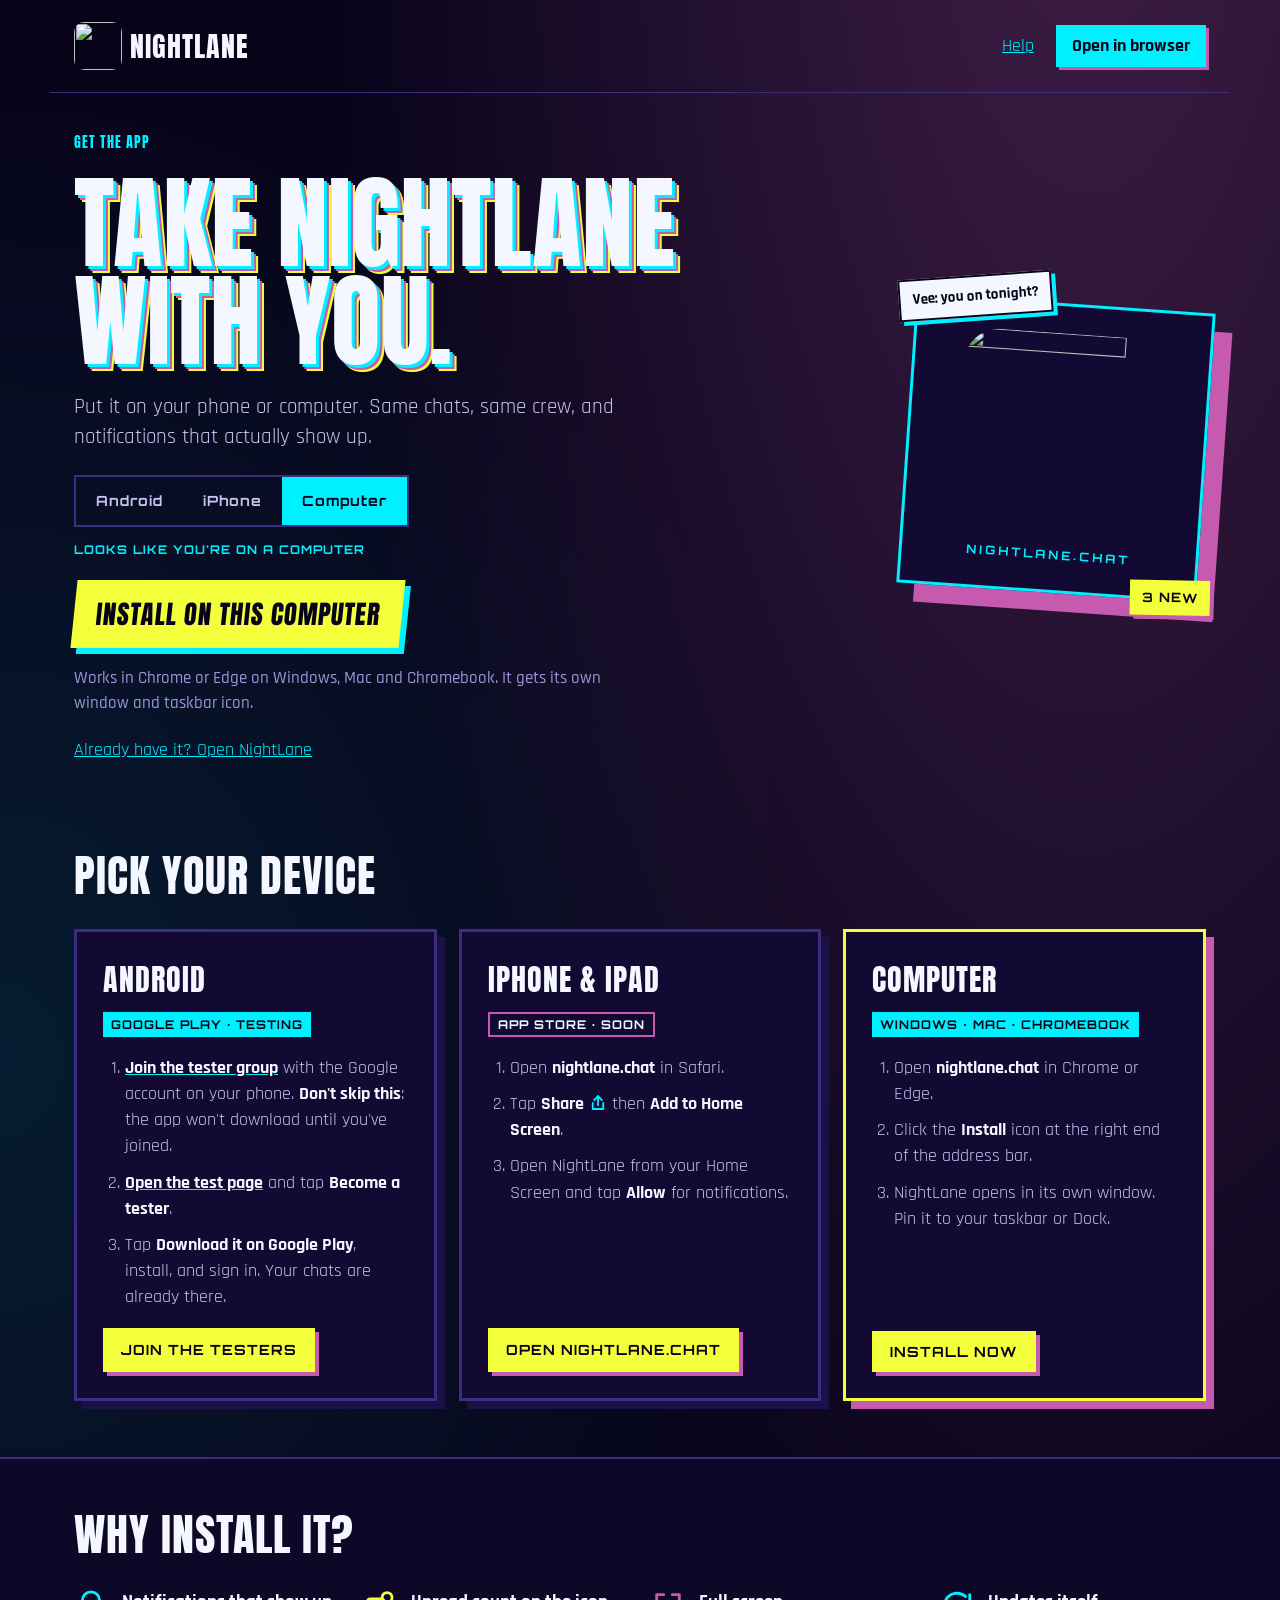
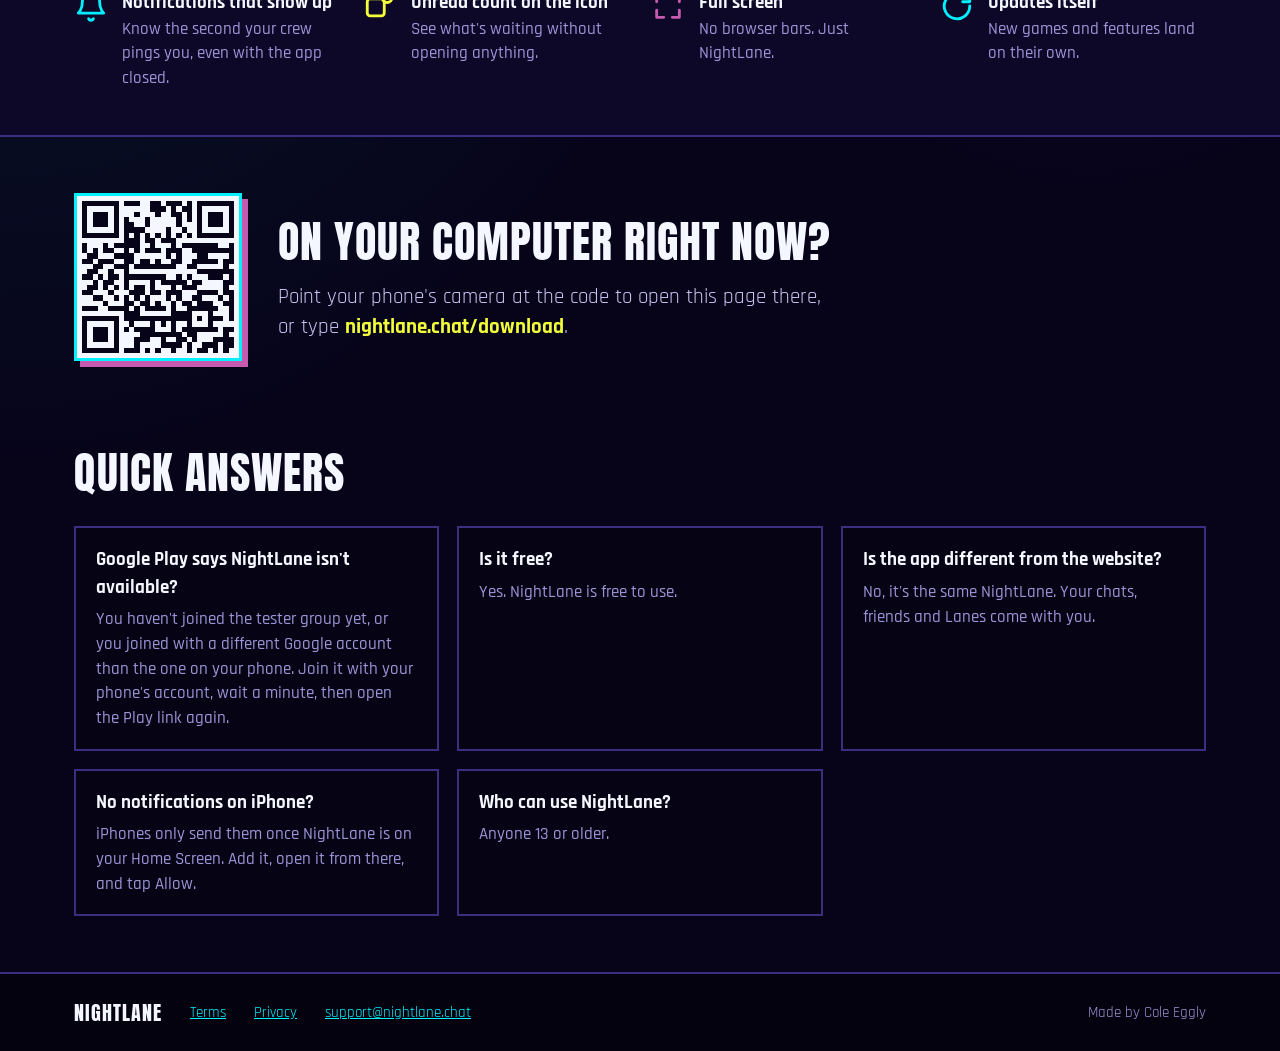
==== commit fae513c3: "Add files via upload" ====
--- a/download.html
+++ b/download.html
@@ -146,6 +146,15 @@
     box-shadow: 6px 6px 0 var(--magenta);
    }
   .big-btn.cyan:hover { box-shadow: 8px 8px 0 var(--magenta); }
+  /* step 2 stays locked until step 1 has been tapped, so nobody skips joining the testers */
+  .big-btn.locked { background-color: #2A2350; color: #8E86C0; box-shadow: 6px 6px 0 #3B2D80; cursor: not-allowed; }
+  .big-btn.locked:hover { color: #8E86C0; transform: skew(-6deg); box-shadow: 6px 6px 0 #3B2D80; }
+  .big-btn.nudge { animation: nudge .45s ease; }
+  @keyframes nudge { 0%,100% { transform: skew(-6deg) translateX(0); } 25% { transform: skew(-6deg) translateX(-8px); } 75% { transform: skew(-6deg) translateX(8px); } }
+  .big-btn.done::after { content: " ✓"; }
+  .warn-box { margin: 0 0 14px; padding: 12px 14px; background: rgba(243,255,58,.1); border: 2px solid var(--volt); color: var(--white, #F4F7FF); font-size: 16px; max-width: 560px; }
+  .step-msg:empty { display: none; }
+  .step-msg { color: var(--volt); font-weight: 700; }
    .devices {
     display: flex;
     flex-wrap: wrap;
@@ -282,9 +291,11 @@
         <p class="guess" id="guess" hidden></p>
 
         <div class="pick" data-device="android">
-          <a class="big-btn" href="https://groups.google.com/g/nightlane-testers">1 · JOIN THE TESTERS</a>
-          <a class="big-btn cyan" href="https://play.google.com/apps/testing/chat.nightlane.app">2 · GET IT ON GOOGLE PLAY</a>
-          <p class="note">We're in testing on Google Play: join the tester group with the Google account on your phone, then tap <b>Become a tester</b> and install.</p>
+          <p class="warn-box"><b>⚠️ Do step 1 first.</b> Google Play only lets testers download NightLane. Skip it and Play says the app isn't available.</p>
+          <a class="big-btn join-link" href="https://groups.google.com/g/nightlane-testers" target="_blank" rel="noopener">1 · JOIN THE TESTERS</a>
+          <a class="big-btn cyan play-link locked" href="https://play.google.com/apps/testing/chat.nightlane.app" aria-disabled="true">🔒 2 · DO STEP 1 FIRST</a>
+          <p class="note step-msg" id="stepMsg" role="status"></p>
+          <p class="note">Join the tester group with the <b>same Google account that's on your phone</b>, come back here, then tap step 2, tap <b>Become a tester</b> and install. <button type="button" class="linkish" id="alreadyJoined">Already joined?</button></p>
           <p class="note install-alt" hidden>No Play Store? <button type="button" class="linkish install-btn">Install it straight from Chrome</button>.</p>
         </div>
 
@@ -320,7 +331,7 @@
         <article class="card on" data-device="android">
           <div class="card-head"><h3>ANDROID</h3><span class="chip">GOOGLE PLAY · TESTING</span></div>
           <ol>
-            <li><a href="https://groups.google.com/g/nightlane-testers"><b>Join the tester group</b></a> with the Google account on your phone.</li>
+            <li><a class="join-link" href="https://groups.google.com/g/nightlane-testers" target="_blank" rel="noopener"><b>Join the tester group</b></a> with the Google account on your phone. <b>Don't skip this</b>: the app won't download until you've joined.</li>
             <li><a href="https://play.google.com/apps/testing/chat.nightlane.app"><b>Open the test page</b></a> and tap <b>Become a tester</b>.</li>
             <li>Tap <b>Download it on Google Play</b>, install, and sign in. Your chats are already there.</li>
           </ol>
@@ -386,6 +397,7 @@
     <section class="section" id="help" aria-labelledby="helpTitle">
       <h2 id="helpTitle">Quick answers</h2>
       <div class="faq">
+        <div><b>Google Play says NightLane isn't available?</b><p>You haven't joined the tester group yet, or you joined with a different Google account than the one on your phone. Join it with your phone's account, wait a minute, then open the Play link again.</p></div>
         <div><b>Is it free?</b><p>Yes. NightLane is free to use.</p></div>
         <div><b>Is the app different from the website?</b><p>No, it's the same NightLane. Your chats, friends and Lanes come with you.</p></div>
         <div><b>No notifications on iPhone?</b><p>iPhones only send them once NightLane is on your Home Screen. Add it, open it from there, and tap Allow.</p></div>
@@ -405,6 +417,29 @@
   </footer>
 
 <script>
+  /* ---- Android: step 2 unlocks once step 1 (join the testers) has been tapped ---- */
+  const JOINED_KEY = "nl-joined-testers";
+  function joinedYet() { try { return localStorage.getItem(JOINED_KEY) === "1"; } catch (e) { return false; } }
+  function paintSteps() {
+    const ok = joinedYet();
+    document.querySelectorAll(".play-link").forEach(a => {
+      a.classList.toggle("locked", !ok);
+      a.setAttribute("aria-disabled", String(!ok));
+      a.textContent = ok ? "2 · GET IT ON GOOGLE PLAY" : "🔒 2 · DO STEP 1 FIRST";
+    });
+    document.querySelectorAll(".big-btn.join-link").forEach(a => a.classList.toggle("done", ok));
+  }
+  function markJoined() { try { localStorage.setItem(JOINED_KEY, "1"); } catch (e) {} document.getElementById("stepMsg").textContent = "Nice! Once you've joined, come back and tap step 2."; paintSteps(); }
+  document.querySelectorAll(".join-link").forEach(a => a.addEventListener("click", markJoined));
+  document.getElementById("alreadyJoined").addEventListener("click", () => { markJoined(); document.getElementById("stepMsg").textContent = "Step 2 is unlocked. Use the same Google account that joined the group."; });
+  document.querySelectorAll(".play-link").forEach(a => a.addEventListener("click", e => {
+    if (!a.classList.contains("locked")) return;
+    e.preventDefault();
+    a.classList.remove("nudge"); void a.offsetWidth; a.classList.add("nudge");
+    document.getElementById("stepMsg").textContent = "Join the tester group first (step 1), otherwise Google Play won't let you download NightLane.";
+  }));
+  paintSteps();
+
   /* ---- switch between Android / iPhone / Computer ---- */
   function showDevice(name) {
     // 1. light up the right device button
